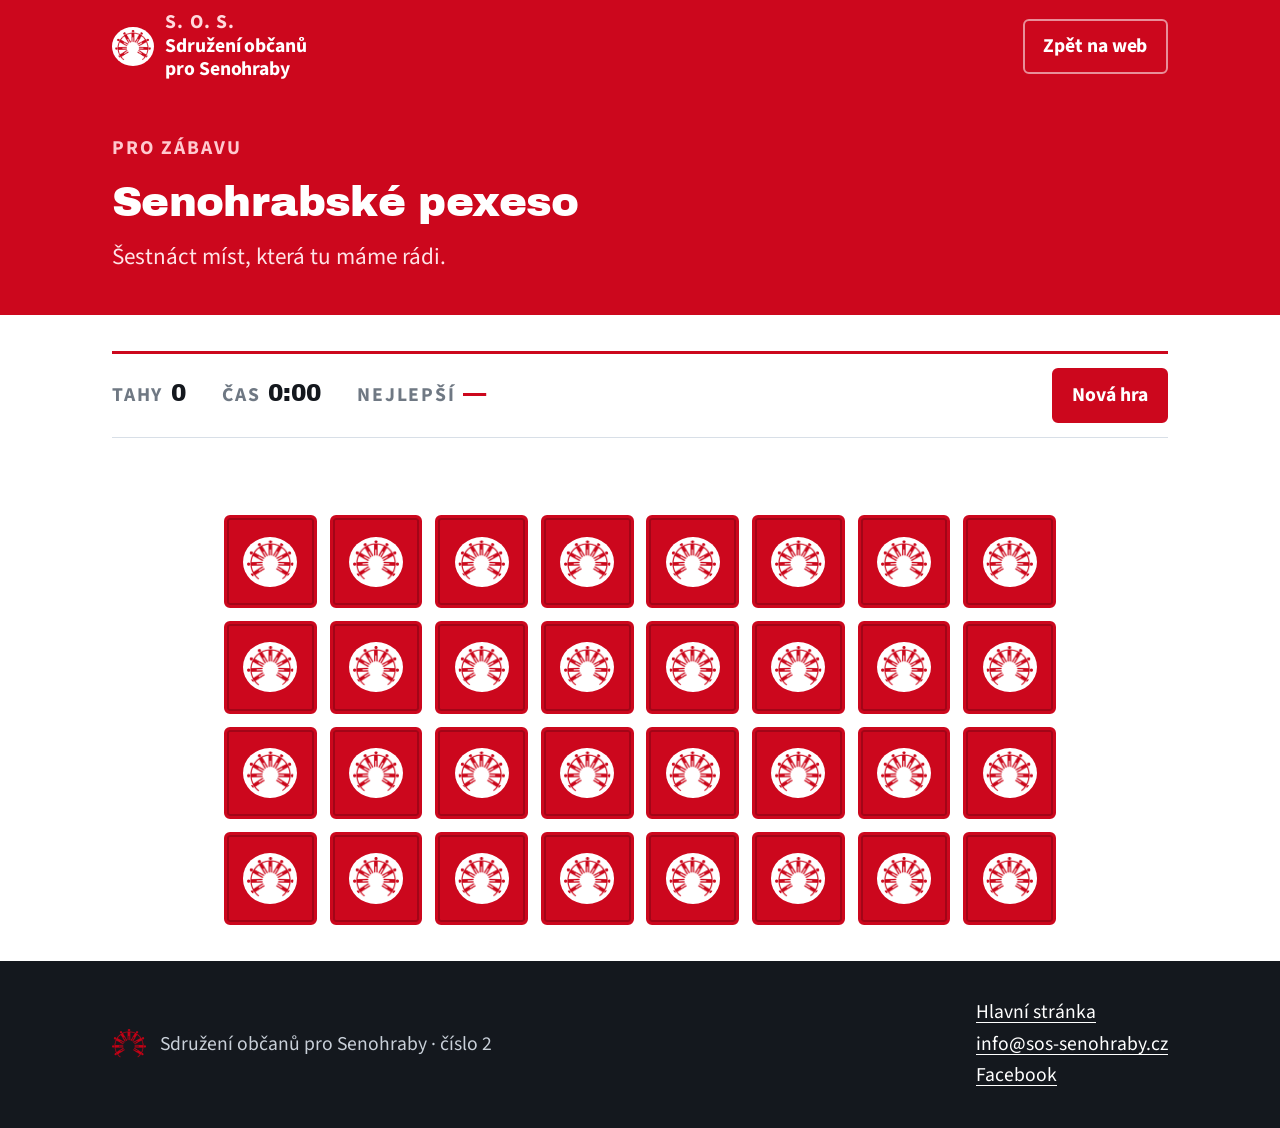
==== pexeso.html @ bebbae95 "Add Senohraby pexeso game page New /pexeso.html: a memory game built from 16 square photos of places" ====
<!doctype html>
<html lang="cs">
  <head>
    <meta charset="utf-8" />
    <meta name="viewport" content="width=device-width, initial-scale=1" />
    <title>Senohrabské pexeso — Sdružení občanů pro Senohraby</title>
    <meta
      name="description"
      content="Pexeso ze Senohrab. Otočte dvě stejné karty a najděte všechny dvojice. Hra Sdružení občanů pro Senohraby."
    />
    <meta name="color-scheme" content="light" />
    <meta name="theme-color" content="#cc071d" />
    <link rel="canonical" href="https://sos-senohraby.cz/pexeso.html" />

    <meta property="og:type" content="website" />
    <meta property="og:locale" content="cs_CZ" />
    <meta property="og:site_name" content="Sdružení občanů pro Senohraby" />
    <meta property="og:title" content="Senohrabské pexeso" />
    <meta
      property="og:description"
      content="Otočte dvě stejné karty a najděte všechny dvojice. Hra Sdružení občanů pro Senohraby."
    />
    <meta property="og:url" content="https://sos-senohraby.cz/pexeso.html" />
    <meta
      property="og:image"
      content="https://sos-senohraby.cz/assets/img/tym.webp"
    />
    <meta name="twitter:card" content="summary_large_image" />

    <link rel="icon" href="assets/img/favicon.png" type="image/png" />
    <link rel="apple-touch-icon" href="assets/img/favicon.png" />

    <link
      rel="preload"
      href="assets/fonts/source-sans-3-latin.woff2"
      as="font"
      type="font/woff2"
      crossorigin
    />
    <link
      rel="preload"
      href="assets/fonts/source-sans-3-latin-ext.woff2"
      as="font"
      type="font/woff2"
      crossorigin
    />
    <link rel="stylesheet" href="assets/fonts/fonts.css" />
    <link rel="stylesheet" href="styles.css" />
    <link rel="stylesheet" href="pexeso.css" />
  </head>
  <body>
    <a class="skip" href="#obsah">Přejít ke hře</a>

    <header class="masthead">
      <div class="wrap masthead__inner">
        <a class="brand" href="index.html">
          <img class="brand__logo" src="assets/img/znak-sos.png" alt="" />
          <span class="brand__name">
            <b>S. O. S.</b>Sdružení občanů pro Senohraby
          </span>
        </a>
        <nav class="masthead__nav" aria-label="Hlavní">
          <a class="btn btn--sm btn--ghost" href="index.html">Zpět na web</a>
        </nav>
      </div>
    </header>

    <main id="obsah">
      <section class="hero hero--slim">
        <div class="wrap hero__slim">
          <p class="eyebrow">Pro zábavu</p>
          <h1>Senohrabské pexeso</h1>
          <p class="lead">Šestnáct míst, která tu máme rádi.</p>
        </div>
      </section>

      <section class="section section--game" aria-labelledby="hra-nadpis">
        <div class="wrap">
          <h2 id="hra-nadpis" class="u-hidden">Hra</h2>

          <div class="game" id="hra">
            <div class="game__bar">
              <dl class="game__stats">
                <div>
                  <dt>Tahy</dt>
                  <dd id="hra-tahy">0</dd>
                </div>
                <div>
                  <dt>Čas</dt>
                  <dd id="hra-cas">0:00</dd>
                </div>
                <div class="game__best">
                  <dt>Nejlepší</dt>
                  <dd id="hra-rekord">—</dd>
                </div>
              </dl>
              <button class="btn btn--sm" type="button" id="hra-nova">
                Nová hra
              </button>
            </div>

            <p
              class="game__status"
              id="hra-stav"
              role="status"
              aria-live="polite"
            ></p>

            <div class="board" id="hra-deska"></div>

            <div class="game__win" id="hra-vyhra" hidden>
              <p class="game__win-title">Hotovo!</p>
              <p class="game__win-text" id="hra-vyhra-text"></p>
              <button class="btn" type="button" id="hra-znovu">
                Hrát znovu
              </button>
            </div>
          </div>

          <noscript>
            <p class="note">
              <span class="note__tag">Pozor</span>
              Pexeso potřebuje zapnutý JavaScript.
            </p>
          </noscript>
        </div>
      </section>
    </main>

    <footer class="footer">
      <div class="wrap footer__inner">
        <span class="footer__left">
          <img class="footer__mark" src="assets/img/znak-sos.png" alt="" />
          <span>Sdružení občanů pro Senohraby &middot; číslo 2</span>
        </span>
        <div class="flex-col">
          <a href="index.html">Hlavní stránka</a>
          <a href="mailto:info@sos-senohraby.cz">info@sos-senohraby.cz</a>
          <a href="https://www.facebook.com/sos.senohraby.cz/about/"
            >Facebook</a
          >
        </div>
      </div>
    </footer>

    <script src="pexeso.js"></script>
  </body>
</html>
---- assets/fonts/fonts.css ----
/* Vlastní kopie písem (Google Fonts, licence SIL Open Font License 1.1).
   Hostujeme je přímo na webu, aby se do Googlu neodesílaly IP adresy návštěvníků. */

/* source-sans-3 — latin-ext */
@font-face {
  font-family: 'Source Sans 3';
  font-style: normal;
  font-weight: 400 900;
  font-display: swap;
  src: url(source-sans-3-latin-ext.woff2) format('woff2');
  unicode-range: U+0100-02BA, U+02BD-02C5, U+02C7-02CC, U+02CE-02D7, U+02DD-02FF, U+0304, U+0308, U+0329, U+1D00-1DBF, U+1E00-1E9F, U+1EF2-1EFF, U+2020, U+20A0-20AB, U+20AD-20C0, U+2113, U+2C60-2C7F, U+A720-A7FF;
}

/* source-sans-3 — latin */
@font-face {
  font-family: 'Source Sans 3';
  font-style: normal;
  font-weight: 400 900;
  font-display: swap;
  src: url(source-sans-3-latin.woff2) format('woff2');
  unicode-range: U+0000-00FF, U+0131, U+0152-0153, U+02BB-02BC, U+02C6, U+02DA, U+02DC, U+0304, U+0308, U+0329, U+2000-206F, U+20AC, U+2122, U+2191, U+2193, U+2212, U+2215, U+FEFF, U+FFFD;
}

/* source-serif-4 — latin-ext */
@font-face {
  font-family: 'Source Serif 4';
  font-style: normal;
  font-weight: 400 700;
  font-display: swap;
  src: url(source-serif-4-latin-ext.woff2) format('woff2');
  unicode-range: U+0100-02BA, U+02BD-02C5, U+02C7-02CC, U+02CE-02D7, U+02DD-02FF, U+0304, U+0308, U+0329, U+1D00-1DBF, U+1E00-1E9F, U+1EF2-1EFF, U+2020, U+20A0-20AB, U+20AD-20C0, U+2113, U+2C60-2C7F, U+A720-A7FF;
}

/* source-serif-4 — latin */
@font-face {
  font-family: 'Source Serif 4';
  font-style: normal;
  font-weight: 400 700;
  font-display: swap;
  src: url(source-serif-4-latin.woff2) format('woff2');
  unicode-range: U+0000-00FF, U+0131, U+0152-0153, U+02BB-02BC, U+02C6, U+02DA, U+02DC, U+0304, U+0308, U+0329, U+2000-206F, U+20AC, U+2122, U+2191, U+2193, U+2212, U+2215, U+FEFF, U+FFFD;
}

/* archivo-black — latin-ext */
@font-face {
  font-family: 'Archivo Black';
  font-style: normal;
  font-weight: 400;
  font-display: swap;
  src: url(archivo-black-latin-ext.woff2) format('woff2');
  unicode-range: U+0100-02BA, U+02BD-02C5, U+02C7-02CC, U+02CE-02D7, U+02DD-02FF, U+0304, U+0308, U+0329, U+1D00-1DBF, U+1E00-1E9F, U+1EF2-1EFF, U+2020, U+20A0-20AB, U+20AD-20C0, U+2113, U+2C60-2C7F, U+A720-A7FF;
}

/* archivo-black — latin */
@font-face {
  font-family: 'Archivo Black';
  font-style: normal;
  font-weight: 400;
  font-display: swap;
  src: url(archivo-black-latin.woff2) format('woff2');
  unicode-range: U+0000-00FF, U+0131, U+0152-0153, U+02BB-02BC, U+02C6, U+02DA, U+02DC, U+0304, U+0308, U+0329, U+2000-206F, U+20AC, U+2122, U+2191, U+2193, U+2212, U+2215, U+FEFF, U+FFFD;
}
---- styles.css ----
/* ==========================================================================
   Sdružení občanů pro Senohraby — sos-senohraby.cz
   Vizuál „Plakát“ — přímé pokračování tištěného letáku:
   červený pruh, těžké verzálky, program jako barevné pruhy.
   ========================================================================== */

/* --- Tokeny -------------------------------------------------------------- */

:root {
  color-scheme: light;

  /* Značka — barvy odečtené z tištěného letáku */
  --red: #cc071d;
  --red-dark: #a20517;
  --red-wash: #fdf0f1;
  --blue: #03578e;
  --blue-dark: #023f69;

  /* Neutrály; --paper-2 je novinový papír, leták vyšel jako vklad
     do obecního zpravodaje */
  --ink: #14181e;
  --ink-2: #4b535d;
  --ink-3: #6f7883;
  --paper: #ffffff;
  --paper-2: #efeee9;
  --paper-3: #e5ebf1;
  --line: #d8dfe7;

  /* Jedenáct pilířů programu — barvy přesně podle letáku */
  --p1: #fecc00;
  --p2: #5ba028;
  --p3: #532513;
  --p4: #0f91b6;
  --p5: #003382;
  --p6: #95261b;
  --p7: #622180;
  --p8: #cc071d;
  --p9: #007237;
  --p10: #f08b00;
  --p11: #03578e;

  --font-body:
    "Source Sans 3", "Segoe UI", system-ui, -apple-system, Arial, sans-serif;
  --font-poster:
    "Archivo Black", "Source Sans 3", Impact, system-ui, sans-serif;

  --measure: 62ch;
  --radius-sm: 6px;

  --step--1: clamp(1rem, 1rem + 0.28vw, 1.5rem);
  --step-0: clamp(1.05rem, 1.01rem + 0.19vw, 1.16rem);
  --step-1: clamp(1.24rem, 1.16rem + 0.36vw, 1.46rem);
  --step-2: clamp(1.5rem, 1.34rem + 0.72vw, 1.95rem);
  --step-3: clamp(1.85rem, 1.55rem + 1.35vw, 2.7rem);
  --step-4: clamp(2.25rem, 1.66rem + 2.65vw, 3.9rem);
}

/* --- Základ -------------------------------------------------------------- */

*,
*::before,
*::after {
  box-sizing: border-box;
}

html {
  -webkit-text-size-adjust: 100%;
  scroll-behavior: smooth;
}
@media (prefers-reduced-motion: reduce) {
  html {
    scroll-behavior: auto;
  }
  *,
  *::before,
  *::after {
    animation-duration: 0.01ms !important;
    transition-duration: 0.01ms !important;
  }
}

body {
  margin: 0;
  background: var(--paper);
  color: var(--ink);
  font-family: var(--font-body);
  font-size: var(--step-0);
  line-height: 1.62;
  -webkit-font-smoothing: antialiased;
}

img {
  max-width: 100%;
  height: auto;
  display: block;
}

h1,
h2,
h3 {
  font-family: var(--font-poster);
  font-weight: 400;
  line-height: 1.12;
  letter-spacing: -0.015em;
  text-wrap: balance;
  margin: 0;
  color: var(--ink);
}
h1 {
  font-size: var(--step-4);
}
h2 {
  font-size: var(--step-3);
  text-transform: uppercase;
  letter-spacing: -0.005em;
}
h3 {
  font-size: var(--step-1);
}

p {
  margin: 0;
}

a {
  color: var(--blue);
  text-underline-offset: 0.18em;
}
a:hover {
  color: var(--blue-dark);
}

:focus-visible {
  outline: 3px solid var(--blue);
  outline-offset: 3px;
  border-radius: 3px;
}

.wrap {
  width: min(100% - 2.5rem, 66rem);
  margin-inline: auto;
}

.skip {
  position: absolute;
  left: -9999px;
  top: 0;
  background: var(--ink);
  color: #fff;
  padding: 0.7rem 1.1rem;
  z-index: 100;
  border-radius: 0 0 var(--radius-sm) 0;
}
.skip:focus {
  left: 0;
}

.eyebrow {
  font-size: var(--step--1);
  font-weight: 700;
  letter-spacing: 0.1em;
  text-transform: uppercase;
  color: var(--ink-3);
}

.lead {
  font-size: var(--step-1);
  line-height: 1.5;
  color: var(--ink-2);
  max-width: 34ch;
}

.prose {
  display: flex;
  flex-direction: column;
  gap: 1.05em;
}
.prose p {
  max-width: var(--measure);
  color: var(--ink-2);
}

/* --- Hlavička ------------------------------------------------------------ */

.masthead {
  position: sticky;
  top: 0;
  z-index: 50;
  background: var(--red);
}
.masthead__inner {
  display: flex;
  align-items: center;
  gap: 1.25rem;
  padding-block: 0.7rem;
}
.brand {
  display: flex;
  align-items: center;
  gap: 0.7rem;
  text-decoration: none;
  color: #fff;
  margin-inline-end: auto;
}
.brand__logo {
  width: 42px;
  flex: none;
  background: #fff;
  border-radius: 50%;
  padding: 3px;
}
.brand__name {
  font-family: var(--font-body);
  font-weight: 700;
  font-size: var(--step--1);
  line-height: 1.2;
  letter-spacing: -0.005em;
  max-width: 15ch;
  color: #fff;
}
.brand__name b {
  display: block;
  color: #ffd9dd;
  letter-spacing: 0.06em;
}

.masthead__nav {
  display: flex;
  align-items: center;
  gap: 0.5rem;
}

/* Tlačítka na červeném pruhu — obrácená barevnost */
.masthead .btn {
  --btn-bg: #fff;
  --btn-fg: var(--red);
  --btn-bd: #fff;
}
.masthead .btn:hover {
  --btn-bg: #ffe4e7;
  --btn-bd: #ffe4e7;
  color: var(--red-dark);
}
.masthead .btn--ghost {
  --btn-bg: transparent;
  --btn-fg: #fff;
  --btn-bd: rgba(255, 255, 255, 0.55);
}
.masthead .btn--ghost:hover {
  --btn-bg: rgba(255, 255, 255, 0.14);
  --btn-bd: #fff;
  color: #fff;
}

@media (max-width: 47.99rem) {
  .masthead {
    position: static;
  }
  .masthead__inner {
    flex-wrap: wrap;
    gap: 0.65rem 1rem;
  }
  .brand {
    margin-inline-end: 0;
  }
  .masthead__nav {
    width: 100%;
  }
  .masthead__nav .btn {
    flex: 1 1 0;
  }
}

/* --- Tlačítka ------------------------------------------------------------ */

.btn {
  --btn-bg: var(--red);
  --btn-fg: #fff;
  --btn-bd: var(--red);
  display: inline-flex;
  align-items: center;
  justify-content: center;
  gap: 0.5rem;
  padding: 0.72em 1.35em;
  background: var(--btn-bg);
  color: var(--btn-fg);
  border: 2px solid var(--btn-bd);
  border-radius: var(--radius-sm);
  font: inherit;
  font-weight: 700;
  letter-spacing: -0.005em;
  text-decoration: none;
  white-space: nowrap;
  transition:
    background-color 0.16s ease,
    color 0.16s ease,
    border-color 0.16s ease,
    transform 0.16s ease;
}
.btn:hover {
  --btn-bg: var(--red-dark);
  --btn-bd: var(--red-dark);
  color: #fff;
  transform: translateY(-1px);
}
.btn--ghost {
  --btn-bg: transparent;
  --btn-fg: var(--ink);
  --btn-bd: var(--line);
}
.btn--ghost:hover {
  --btn-bg: var(--paper-2);
  --btn-bd: var(--ink-3);
  color: var(--ink);
}
.btn--sm {
  padding: 0.5em 0.95em;
  font-size: var(--step--1);
}

.cta {
  display: flex;
  flex-wrap: wrap;
  gap: 0.75rem;
}

/* --- Hero ---------------------------------------------------------------- */

.hero {
  padding-top: clamp(2.75rem, 6vw, 5rem);
  padding-bottom: clamp(3.5rem, 8vw, 6rem);
  background: var(--red);
  color: #fff;
}
.hero__grid {
  display: grid;
  gap: clamp(2rem, 5vw, 3.5rem);
  align-items: center;
}
@media (min-width: 62rem) {
  .hero__grid {
    grid-template-columns: minmax(0, 1.15fr) minmax(0, 0.85fr);
  }
}
.hero__text {
  display: flex;
  flex-direction: column;
  align-items: flex-start;
  gap: 1.15rem;
}
.hero__text h1 {
  max-width: 12ch;
  color: #fff;
}
.hero .eyebrow {
  color: #ffc9cf;
}
.hero .lead {
  color: #ffe4e7;
}
.hero__mark {
  display: flex;
  align-items: center;
  justify-content: center;
  gap: clamp(1rem, 3vw, 2rem);
}
.hero__logo {
  width: min(210px, 42vw);
  background: #fff;
  border-radius: 50%;
  padding: 1.2rem;
}
.hero .btn {
  --btn-bg: #fff;
  --btn-fg: var(--red);
  --btn-bd: #fff;
}
.hero .btn:hover {
  --btn-bg: #ffe4e7;
  --btn-bd: #ffe4e7;
  color: var(--red-dark);
}
.hero .btn--ghost {
  --btn-bg: transparent;
  --btn-fg: #fff;
  --btn-bd: rgba(255, 255, 255, 0.6);
}
.hero .btn--ghost:hover {
  --btn-bg: rgba(255, 255, 255, 0.15);
  --btn-bd: #fff;
  color: #fff;
}

.ballot {
  display: flex;
  flex-direction: column;
  align-items: center;
  gap: 0.4rem;
  text-align: center;
}
.ballot__num {
  display: grid;
  place-items: center;
  width: 2em;
  height: 2em;
  font-family: var(--font-poster);
  font-size: clamp(4rem, 3.4vw, 2.2rem);
  font-weight: 400;
  line-height: 1;
  color: var(--red);
  background: #fff;
  border-radius: 50%;
}
.ballot__label {
  font-size: var(--step--1);
  font-weight: 700;
  letter-spacing: 0.08em;
  text-transform: uppercase;
  color: #ffc9cf;
  max-width: 9ch;
  line-height: 1.25;
}

/* --- Sekce --------------------------------------------------------------- */

.section {
  padding-block: clamp(2.75rem, 6vw, 4.75rem);
}
.section--tint {
  background: var(--paper-2);
}
.section__head {
  display: flex;
  flex-direction: column;
  gap: 0.6rem;
  margin-bottom: clamp(1.5rem, 3vw, 2.25rem);
}

/* --- Kandidáti ----------------------------------------------------------- */

.team {
  display: grid;
  gap: clamp(1.5rem, 4vw, 2.75rem);
  align-items: start;
}
@media (min-width: 56rem) {
  .team {
    grid-template-columns: minmax(0, 1fr) minmax(0, 1fr);
  }
}
.team__figure {
  margin: 0;
  display: flex;
  flex-direction: column;
  gap: 0.6rem;
}
.team__figure img {
  width: 100%;
  box-shadow: 0 0 0 1px var(--line);
}
.team__figure figcaption {
  font-size: var(--step--1);
  color: var(--ink-3);
}

/* --- Kandidáti: profily -------------------------------------------------- */

.cands {
  margin-top: clamp(2.25rem, 5vw, 3.25rem);
  padding-top: clamp(2rem, 4.5vw, 3rem);
  border-top: 3px solid var(--red);
  display: flex;
  flex-direction: column;
  gap: clamp(2rem, 4.5vw, 3rem);
}

/* Fotka vlevo, jméno vpravo od ní, text pod tím; na širokém displeji
   fotka drží celý levý sloupec. */
.cand {
  display: grid;
  grid-template-columns: clamp(7rem, 31vw, 9.5rem) minmax(0, 1fr);
  grid-template-areas:
    "photo head"
    "body  body";
  gap: 1rem 1.15rem;
  align-items: start;
  scroll-margin-top: 5.5rem;
}
@media (min-width: 48rem) {
  .cand {
    grid-template-columns: clamp(10rem, 19vw, 12.5rem) minmax(0, 1fr);
    /* Fotka drží oba řádky; přebytek výšky bere spodní řádek, aby se
       mezera mezi jménem a textem neroztahovala u kratších profilů. */
    grid-template-rows: auto 1fr;
    grid-template-areas:
      "photo head"
      "photo body";
    column-gap: clamp(1.5rem, 3.5vw, 2.25rem);
    row-gap: 0.85rem;
  }
}
.cand + .cand {
  border-top: 1px solid var(--line);
  padding-top: clamp(2rem, 4.5vw, 3rem);
}

.cand__photo {
  grid-area: photo;
  position: relative;
  margin: 0;
}
.cand__photo img {
  width: 100%;
  aspect-ratio: 3 / 4;
  object-fit: cover;
  object-position: 50% 12%;
  background: var(--paper-3);
  box-shadow: 0 0 0 1px var(--line);
}
/* Pořadí na kandidátce — kolečko jako číslo 2 na letáku */
.cand__num {
  position: absolute;
  top: -0.6rem;
  left: -0.6rem;
  display: grid;
  place-items: center;
  width: 2.4em;
  height: 2.4em;
  border-radius: 50%;
  background: var(--red);
  color: #fff;
  font-family: var(--font-poster);
  font-size: var(--step--1);
  line-height: 1;
  box-shadow: 0 0 0 3px var(--paper-2);
}

.cand__head {
  grid-area: head;
  display: flex;
  flex-direction: column;
  gap: 0.3rem;
  align-self: center;
}
@media (min-width: 48rem) {
  .cand__head {
    align-self: start;
  }
}
.cand__name {
  font-size: var(--step-1);
  text-wrap: balance;
}
.cand__meta {
  display: flex;
  flex-wrap: wrap;
  align-items: baseline;
  gap: 0.15rem 0.6rem;
  font-size: var(--step--1);
  line-height: 1.35;
}
.cand__role {
  font-weight: 700;
  color: var(--red);
}
.cand__age {
  color: var(--ink-3);
}

.cand__body {
  grid-area: body;
  align-self: start;
  display: flex;
  flex-direction: column;
  gap: 0.85rem;
}
.cand__lead {
  max-width: var(--measure);
  color: var(--ink-2);
}

/* Zbytek profilu se rozbaluje na místě — všechno zůstává na jedné stránce. */
.cand__more {
  align-self: flex-start;
}
.cand__more > summary {
  display: inline-flex;
  align-items: center;
  gap: 0.5rem;
  padding: 0.35em 0;
  list-style: none;
  cursor: pointer;
  font-size: var(--step--1);
  font-weight: 700;
  color: var(--blue);
}
.cand__more > summary::-webkit-details-marker {
  display: none;
}
.cand__more > summary::after {
  content: "";
  width: 0.46em;
  height: 0.46em;
  border-right: 2px solid currentColor;
  border-bottom: 2px solid currentColor;
  transform: translateY(-0.15em) rotate(45deg);
  transition: transform 0.16s ease;
}
.cand__more[open] > summary::after {
  transform: translateY(0.12em) rotate(-135deg);
}
.cand__more > summary:hover {
  color: var(--blue-dark);
  text-decoration: underline;
}
.cand__more-close,
.cand__more[open] .cand__more-open {
  display: none;
}
.cand__more[open] .cand__more-close {
  display: inline;
}
.cand__bio {
  margin-top: 0.55rem;
  padding-left: 0.9rem;
  border-left: 3px solid var(--line);
}

.u-hidden {
  position: absolute;
  width: 1px;
  height: 1px;
  margin: -1px;
  padding: 0;
  overflow: hidden;
  clip-path: inset(50%);
  white-space: nowrap;
}

/* --- Program: jedenáct pilířů jako barevné pruhy z letáku ---------------- */

.pillars {
  list-style: none;
  margin: 0;
  padding: 0;
  display: flex;
  flex-direction: column;
  align-items: center;
  gap: 0.4rem;
}
.pillars li {
  --c: var(--ink);
  display: inline-flex;
  align-items: center;
  padding: 0.45em 1.1em;
  background: var(--c);
  color: #fff;
  font-family: var(--font-poster);
  font-weight: 400;
  font-size: clamp(0.95rem, 2.4vw, 1.35rem);
  text-transform: uppercase;
  letter-spacing: 0.005em;
  text-align: center;
}
/* Na žluté a oranžové by bílý text v tisku držel obtah, na displeji ne — píšeme tmavě. */
.pillars li.is-light {
  color: var(--ink);
}

/* --- Poznámka „připravujeme“ --------------------------------------------- */

.note {
  display: flex;
  flex-wrap: wrap;
  align-items: baseline;
  gap: 0.5rem 0.75rem;
  margin-top: clamp(1.5rem, 3vw, 2rem);
  padding: 1rem 1.15rem;
  background: var(--paper);
  border: 1px solid var(--line);
  border-left: 4px solid var(--red);
  color: var(--ink-2);
  font-size: var(--step--1);
  max-width: 68ch;
}
.note__tag {
  font-weight: 700;
  letter-spacing: 0.09em;
  text-transform: uppercase;
  color: var(--red);
  font-size: 0.86em;
  white-space: nowrap;
}

/* --- Sousedské setkání --------------------------------------------------- */

.meet {
  display: grid;
  gap: clamp(1.5rem, 4vw, 2.5rem);
  align-items: center;
}
@media (min-width: 56rem) {
  .meet {
    grid-template-columns: auto minmax(0, 1fr);
  }
}
.meet__stamp {
  display: grid;
  place-content: center;
  justify-self: center;
  gap: 0.15rem;
  text-align: center;
  width: clamp(11rem, 26vw, 13.5rem);
  aspect-ratio: 1;
  border-radius: 50%;
  background: var(--red);
  color: #fff;
  padding: 1rem;
}
.meet__day {
  font-family: var(--font-poster);
  font-size: clamp(3rem, 9vw, 4rem);
  font-weight: 400;
  line-height: 0.95;
}
.meet__month {
  font-weight: 700;
  letter-spacing: 0.14em;
  text-transform: uppercase;
  font-size: var(--step--1);
}
.meet__year {
  font-size: var(--step--1);
  opacity: 0.82;
}
.meet__body {
  display: flex;
  flex-direction: column;
  gap: 0.85rem;
}
.meet__body p {
  max-width: var(--measure);
  color: var(--ink-2);
}
.meet__facts {
  list-style: none;
  margin: 0;
  padding: 0;
  display: flex;
  flex-wrap: wrap;
  gap: 0.5rem 1.5rem;
  font-weight: 600;
  color: var(--ink);
}
.meet__facts li {
  display: flex;
  align-items: center;
  gap: 0.45rem;
}
.meet__facts li::before {
  content: "";
  width: 6px;
  height: 6px;
  border-radius: 50%;
  background: var(--red);
  flex: none;
}

/* --- Kontakt ------------------------------------------------------------- */

.contact {
  display: grid;
  gap: clamp(1.5rem, 4vw, 2.5rem);
  align-items: start;
}
@media (min-width: 56rem) {
  .contact {
    grid-template-columns: minmax(0, 1fr) minmax(0, 0.8fr);
  }
}
.mailto {
  display: inline-flex;
  align-items: center;
  gap: 0.6rem;
  font-family: var(--font-body);
  font-size: var(--step-2);
  font-weight: 700;
  letter-spacing: -0.02em;
  color: var(--red);
  text-decoration: none;
  word-break: break-word;
}
.mailto:hover {
  color: var(--red-dark);
  text-decoration: underline;
}
.leaflet {
  display: flex;
  flex-direction: column;
  gap: 0.85rem;
  align-items: flex-start;
}
.leaflet img {
  width: min(220px, 55%);
  border: 1px solid var(--line);
  border-radius: var(--radius-sm);
}

/* --- Patička ------------------------------------------------------------- */

.footer {
  padding-block: 2.25rem;
  background: var(--ink);
  color: #c9d0d9;
  font-size: var(--step--1);
}
.footer a {
  color: #fff;
}
.footer__inner {
  display: flex;
  flex-wrap: wrap;
  gap: 0.75rem 2rem;
  align-items: center;
  justify-content: space-between;
}
.footer__mark {
  width: 34px;
  flex: none;
}
.footer__left {
  display: flex;
  align-items: center;
  gap: 0.85rem;
}

/* --------- */
.flex-col {
  display: flex;
  flex-direction: column;
}

/* --- Leták ke stažení ---------------------------------------------------- */

.leaflet-set {
  margin-top: clamp(2.25rem, 5vw, 3.25rem);
  padding-top: clamp(2rem, 4.5vw, 3rem);
  border-top: 3px solid var(--red);
  display: flex;
  flex-direction: column;
  gap: clamp(1.5rem, 3.5vw, 2.25rem);
}
.leaflet-set__head {
  display: flex;
  flex-direction: column;
  align-items: flex-start;
  gap: 0.9rem;
}
.leaflet-set__head p {
  max-width: var(--measure);
  color: var(--ink-2);
}
.leaflet-set__pages {
  list-style: none;
  margin: 0;
  padding: 0;
  display: grid;
  gap: clamp(1.25rem, 3vw, 2rem);
}
@media (min-width: 52rem) {
  .leaflet-set__pages {
    grid-template-columns: repeat(2, minmax(0, 1fr));
  }
}
.leaflet-page {
  margin: 0;
  display: flex;
  flex-direction: column;
  gap: 0.55rem;
}
.leaflet-page a {
  display: block;
  box-shadow: 0 0 0 1px var(--line);
  transition:
    box-shadow 0.16s ease,
    transform 0.16s ease;
}
.leaflet-page a:hover {
  box-shadow: 0 0 0 2px var(--red);
  transform: translateY(-2px);
}
.leaflet-page img {
  width: 100%;
  background: var(--paper-2);
}
.leaflet-page figcaption {
  font-size: var(--step--1);
  color: var(--ink-3);
}

/* --- Pozvánka na pexeso -------------------------------------------------- */

.play {
  display: grid;
  gap: clamp(1.5rem, 4vw, 2.5rem);
  align-items: center;
}
@media (min-width: 56rem) {
  .play {
    grid-template-columns: auto minmax(0, 1fr);
  }
}
.play__cards {
  display: flex;
  justify-content: center;
  gap: 0.6rem;
}
.play__card {
  display: grid;
  place-items: center;
  width: clamp(3.4rem, 12vw, 5rem);
  aspect-ratio: 1;
  border-radius: var(--radius-sm);
  background: var(--red);
  box-shadow: inset 0 0 0 2px var(--red-dark);
}
.play__card:first-child {
  transform: rotate(-6deg);
}
.play__card:last-child {
  transform: rotate(6deg);
}
.play__card img {
  width: 62%;
  background: #fff;
  border-radius: 50%;
  padding: 4%;
}
.play__body {
  display: flex;
  flex-direction: column;
  align-items: flex-start;
  gap: 1rem;
}
.play__body p {
  max-width: var(--measure);
  color: var(--ink-2);
}
---- pexeso.css ----
/* ==========================================================================
   Senohrabské pexeso — styly jen pro stránku pexeso.html
   Navazuje na tokeny a komponenty ze styles.css (barvy, písma, tlačítka).
   ========================================================================== */

/* --- Hlavička stránky ---------------------------------------------------- */

.hero--slim {
  padding-top: clamp(1.75rem, 3.5vw, 2.5rem);
  padding-bottom: clamp(1.75rem, 3.5vw, 2.5rem);
}
.hero__slim {
  display: flex;
  flex-direction: column;
  gap: 0.9rem;
}
.hero__slim h1 {
  color: #fff;
  font-size: var(--step-3);
}
.hero__slim .lead {
  max-width: 46ch;
}

/* --- Ovládání hry -------------------------------------------------------- */

.section--game {
  padding-block: clamp(1.5rem, 3vw, 2.25rem);
}

.game {
  display: flex;
  flex-direction: column;
  gap: clamp(1rem, 2.5vw, 1.5rem);
}

.game__bar {
  display: flex;
  flex-wrap: wrap;
  align-items: center;
  justify-content: space-between;
  gap: 0.75rem 1.5rem;
  padding-block: 0.85rem;
  border-top: 3px solid var(--red);
  border-bottom: 1px solid var(--line);
}

/* --- Ukazatele ----------------------------------------------------------- */

.game__stats {
  display: flex;
  flex-wrap: wrap;
  gap: 0.5rem 2.25rem;
  margin: 0;
}
.game__stats > div {
  display: flex;
  align-items: baseline;
  gap: 0.5rem;
}
.game__stats dt {
  font-size: var(--step--1);
  font-weight: 700;
  letter-spacing: 0.09em;
  text-transform: uppercase;
  color: var(--ink-3);
}
.game__stats dd {
  margin: 0;
  font-family: var(--font-poster);
  font-size: var(--step-1);
  line-height: 1;
  color: var(--ink);
  font-variant-numeric: tabular-nums;
}
.game__best dd {
  color: var(--red);
}

.game__status {
  color: var(--ink-2);
  min-height: 1.6em;
}

/* --- Deska --------------------------------------------------------------- */

.board {
  display: grid;
  grid-template-columns: repeat(4, minmax(0, 1fr));
  gap: clamp(0.4rem, 1.5vw, 0.8rem);
  width: min(100%, 52rem);
  margin-inline: auto;
}
@media (min-width: 44rem) {
  .board {
    grid-template-columns: repeat(8, minmax(0, 1fr));
  }
}

/* --- Karta --------------------------------------------------------------- */

.card {
  position: relative;
  aspect-ratio: 1;
  padding: 0;
  border: 0;
  background: none;
  perspective: 900px;
  cursor: pointer;
  -webkit-tap-highlight-color: transparent;
}
.card:disabled {
  cursor: default;
}
.card__inner {
  position: relative;
  display: block;
  width: 100%;
  height: 100%;
  transform-style: preserve-3d;
  transition: transform 0.38s cubic-bezier(0.2, 0.7, 0.3, 1);
}
.card.is-up .card__inner,
.card.is-matched .card__inner {
  transform: rotateY(180deg);
}
.card__face {
  position: absolute;
  inset: 0;
  display: grid;
  place-items: center;
  overflow: hidden;
  border-radius: var(--radius-sm);
  backface-visibility: hidden;
  -webkit-backface-visibility: hidden;
}

/* Rub — červená karta se znakem sdružení */
.card__cover {
  background: var(--red);
  border: 3px solid var(--red);
  box-shadow: inset 0 0 0 2px var(--red-dark);
}
.card__cover img {
  width: 62%;
  height: auto;
  background: #fff;
  border-radius: 50%;
  padding: 4%;
  pointer-events: none;
}
.card:hover:not(:disabled) .card__cover {
  background: var(--red-dark);
  border-color: var(--red-dark);
}

/* Líc — fotka. Než se načte (nebo než ji doplníme), drží místo barevné
   políčko s číslem, takže hra funguje i bez obrázků. */
.card__photo {
  transform: rotateY(180deg);
  background: var(--c, var(--paper-2));
  box-shadow: 0 0 0 1px var(--line);
}
.card__photo img {
  position: absolute;
  inset: 0;
  width: 100%;
  height: 100%;
  object-fit: cover;
}
.card__num {
  font-family: var(--font-poster);
  font-size: clamp(1.1rem, 4.5vw, 2.1rem);
  line-height: 1;
  color: #fff;
}
.card__photo.is-light .card__num {
  color: var(--ink);
}

.card.is-matched {
  opacity: 0.8;
}
.card.is-matched .card__photo {
  box-shadow: 0 0 0 3px var(--red);
}
.card.is-wrong .card__photo {
  box-shadow: 0 0 0 3px var(--blue);
}
.card.is-wrong {
  animation: card-shake 0.32s ease;
}
@keyframes card-shake {
  25% {
    transform: translateX(-4px);
  }
  75% {
    transform: translateX(4px);
  }
}

/* --- Výhra --------------------------------------------------------------- */

.game__win[hidden] {
  display: none;
}
.game__win {
  display: flex;
  flex-direction: column;
  align-items: flex-start;
  gap: 0.6rem;
  padding: 1.25rem 1.35rem;
  background: var(--paper-2);
  border-left: 4px solid var(--red);
}
.game__win-title {
  font-family: var(--font-poster);
  font-size: var(--step-2);
  text-transform: uppercase;
  line-height: 1.1;
  color: var(--red);
}
.game__win-text {
  color: var(--ink-2);
  max-width: var(--measure);
}
.game__win .btn {
  margin-top: 0.35rem;
}
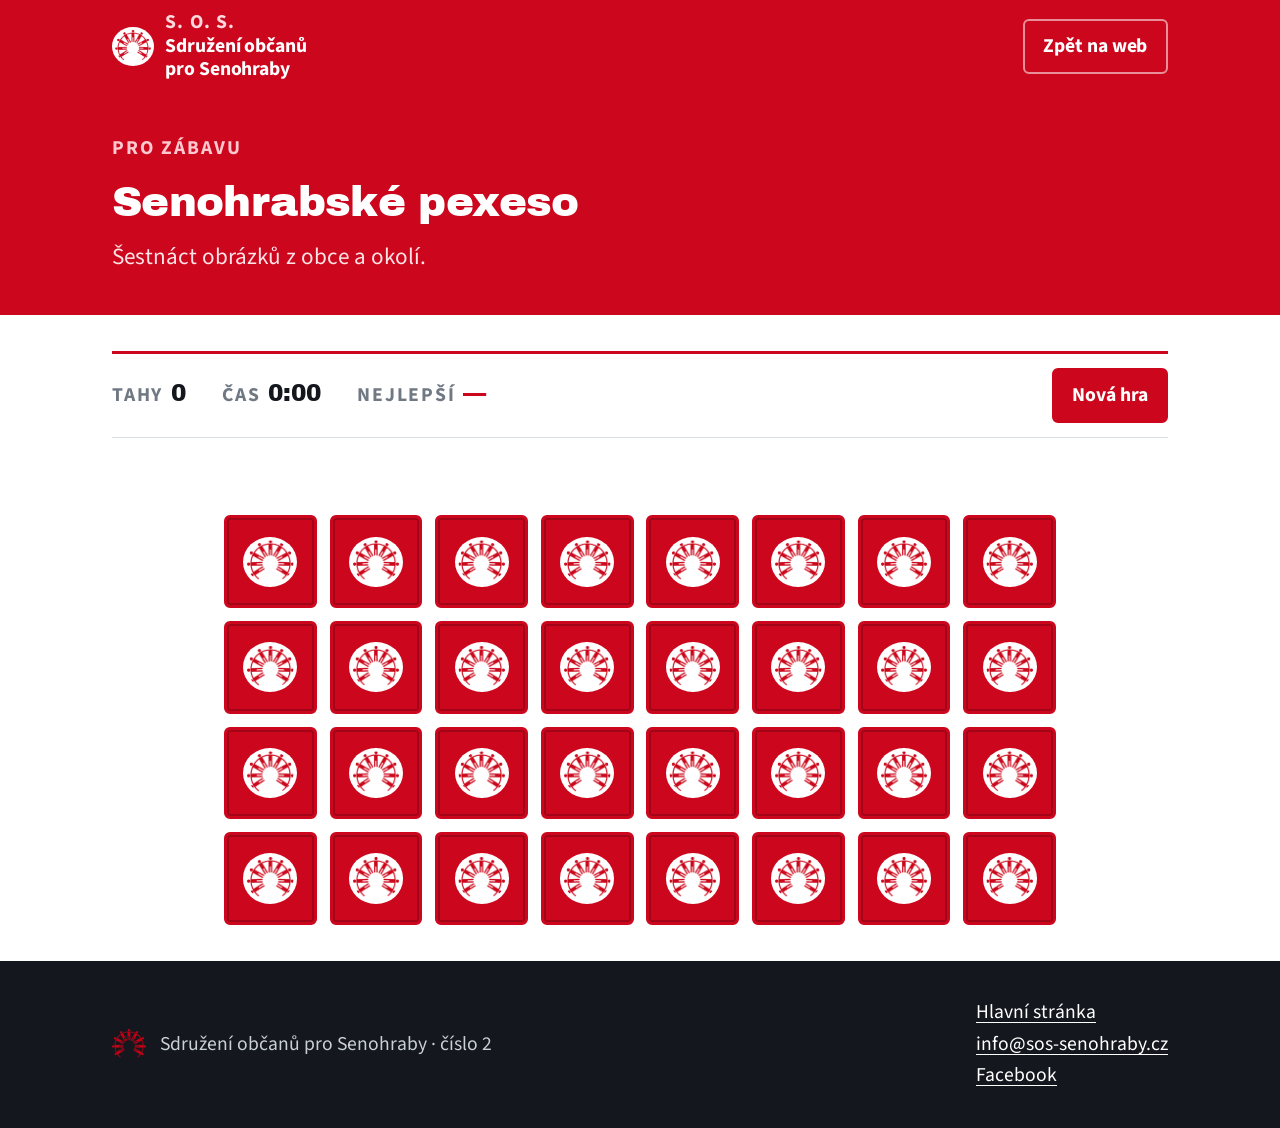
==== commit 5f77f7c4: "Name the 16th motif and fix the pexeso copy The odd file out (IMG_0942.jpg) is a hedgehog, not a pla" ====
--- a/pexeso.html
+++ b/pexeso.html
@@ -70,7 +70,7 @@
         <div class="wrap hero__slim">
           <p class="eyebrow">Pro zábavu</p>
           <h1>Senohrabské pexeso</h1>
-          <p class="lead">Šestnáct míst, která tu máme rádi.</p>
+          <p class="lead">Šestnáct obrázků z obce a okolí.</p>
         </div>
       </section>
 
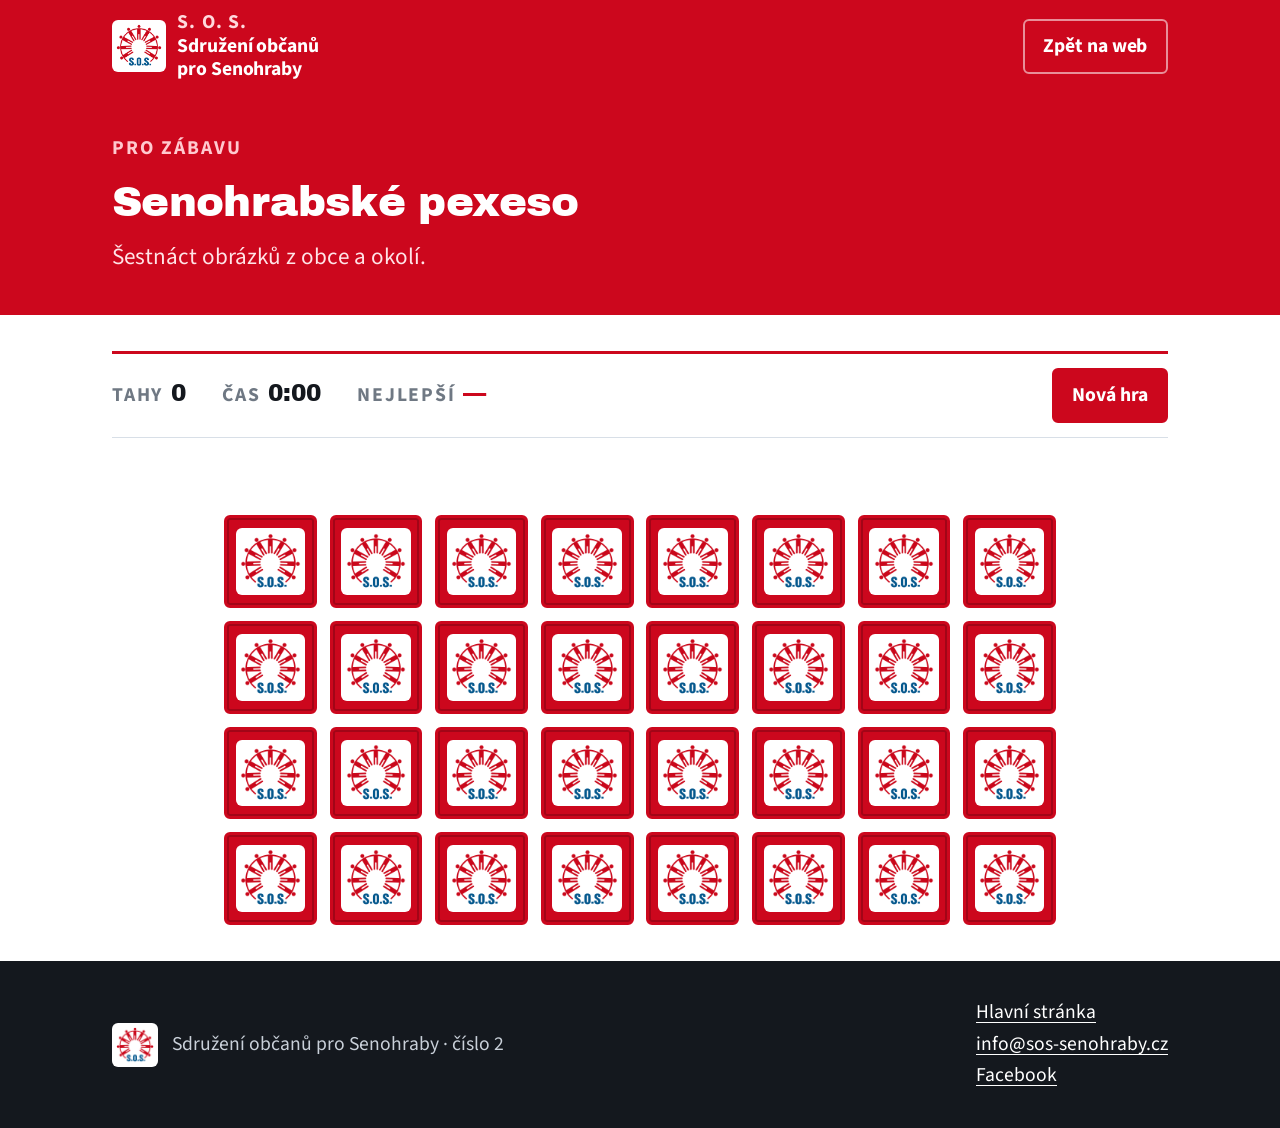
==== commit bc6cc3c0: "Dát celé logo i do hlavičky a patičky Znak bez nápisu S. O. S. zůstával v liště vlevo nahoře a v pat" ====
--- a/pexeso.html
+++ b/pexeso.html
@@ -54,7 +54,7 @@
     <header class="masthead">
       <div class="wrap masthead__inner">
         <a class="brand" href="index.html">
-          <img class="brand__logo" src="assets/img/znak-sos.png" alt="" />
+          <img class="brand__logo" src="assets/img/logo-sos.png" alt="" />
           <span class="brand__name">
             <b>S. O. S.</b>Sdružení občanů pro Senohraby
           </span>
@@ -130,7 +130,7 @@
     <footer class="footer">
       <div class="wrap footer__inner">
         <span class="footer__left">
-          <img class="footer__mark" src="assets/img/znak-sos.png" alt="" />
+          <img class="footer__mark" src="assets/img/logo-sos.png" alt="" />
           <span>Sdružení občanů pro Senohraby &middot; číslo 2</span>
         </span>
         <div class="flex-col">
--- a/styles.css
+++ b/styles.css
@@ -202,12 +202,14 @@
   color: #fff;
   margin-inline-end: auto;
 }
+/* Celé logo včetně nápisu S. O. S. — na hranaté bílé podložce, v kolečku
+   by se nápis uřízl. */
 .brand__logo {
-  width: 42px;
+  width: 54px;
   flex: none;
   background: #fff;
-  border-radius: 50%;
-  padding: 3px;
+  border-radius: var(--radius-sm);
+  padding: 4px 4px 2px;
 }
 .brand__name {
   font-family: var(--font-body);
@@ -265,9 +267,11 @@
   }
   .masthead__nav {
     width: 100%;
+    flex-wrap: wrap;
   }
   .masthead__nav .btn {
-    flex: 1 1 0;
+    flex: 1 1 auto;
+    padding-inline: 0.8em;
   }
 }
 
@@ -426,6 +430,15 @@
 .section {
   padding-block: clamp(2.75rem, 6vw, 4.75rem);
 }
+/* Odkazy z lišty míří na sekce; lepkavá hlavička jim nesmí ukrojit nadpis. */
+.section[id] {
+  scroll-margin-top: 4.5rem;
+}
+@media (max-width: 47.99rem) {
+  .section[id] {
+    scroll-margin-top: 0;
+  }
+}
 .section--tint {
   background: var(--paper-2);
 }
@@ -639,13 +652,16 @@
 
 /* --- Program: jedenáct pilířů jako barevné pruhy z letáku ---------------- */
 
+/* Pilíře skládáme vedle sebe a lámeme do řádků — sloupec pod sebou zabral
+   celou obrazovku a leták s vlastním programem pod ním nebyl vidět. */
 .pillars {
   list-style: none;
   margin: 0;
   padding: 0;
   display: flex;
-  flex-direction: column;
-  align-items: center;
+  flex-wrap: wrap;
+  justify-content: center;
+  align-items: stretch;
   gap: 0.4rem;
 }
 .pillars li {
@@ -657,7 +673,7 @@
   color: #fff;
   font-family: var(--font-poster);
   font-weight: 400;
-  font-size: clamp(0.95rem, 2.4vw, 1.35rem);
+  font-size: clamp(0.9rem, 1.8vw, 1.15rem);
   text-transform: uppercase;
   letter-spacing: 0.005em;
   text-align: center;
@@ -825,8 +841,11 @@
   justify-content: space-between;
 }
 .footer__mark {
-  width: 34px;
+  width: 46px;
   flex: none;
+  background: #fff;
+  border-radius: var(--radius-sm);
+  padding: 4px 4px 2px;
 }
 .footer__left {
   display: flex;
@@ -931,10 +950,10 @@
   transform: rotate(6deg);
 }
 .play__card img {
-  width: 62%;
+  width: 78%;
   background: #fff;
-  border-radius: 50%;
-  padding: 4%;
+  border-radius: var(--radius-sm);
+  padding: 5% 5% 2%;
 }
 .play__body {
   display: flex;
@@ -946,3 +965,8 @@
   max-width: var(--measure);
   color: var(--ink-2);
 }
+.play__more {
+  margin-top: clamp(1.25rem, 3vw, 1.75rem);
+  color: var(--ink-3);
+  font-size: var(--step--1);
+}
--- a/pexeso.css
+++ b/pexeso.css
@@ -135,18 +135,19 @@
   -webkit-backface-visibility: hidden;
 }
 
-/* Rub — červená karta se znakem sdružení */
+/* Rub — červená karta s celým logem sdružení. Bílá podložka je hranatá:
+   kruh by uřízl nápis S. O. S., který k logu patří. */
 .card__cover {
   background: var(--red);
   border: 3px solid var(--red);
   box-shadow: inset 0 0 0 2px var(--red-dark);
 }
 .card__cover img {
-  width: 62%;
+  width: 80%;
   height: auto;
   background: #fff;
-  border-radius: 50%;
-  padding: 4%;
+  border-radius: var(--radius-sm);
+  padding: 5% 5% 2%;
   pointer-events: none;
 }
 .card:hover:not(:disabled) .card__cover {
